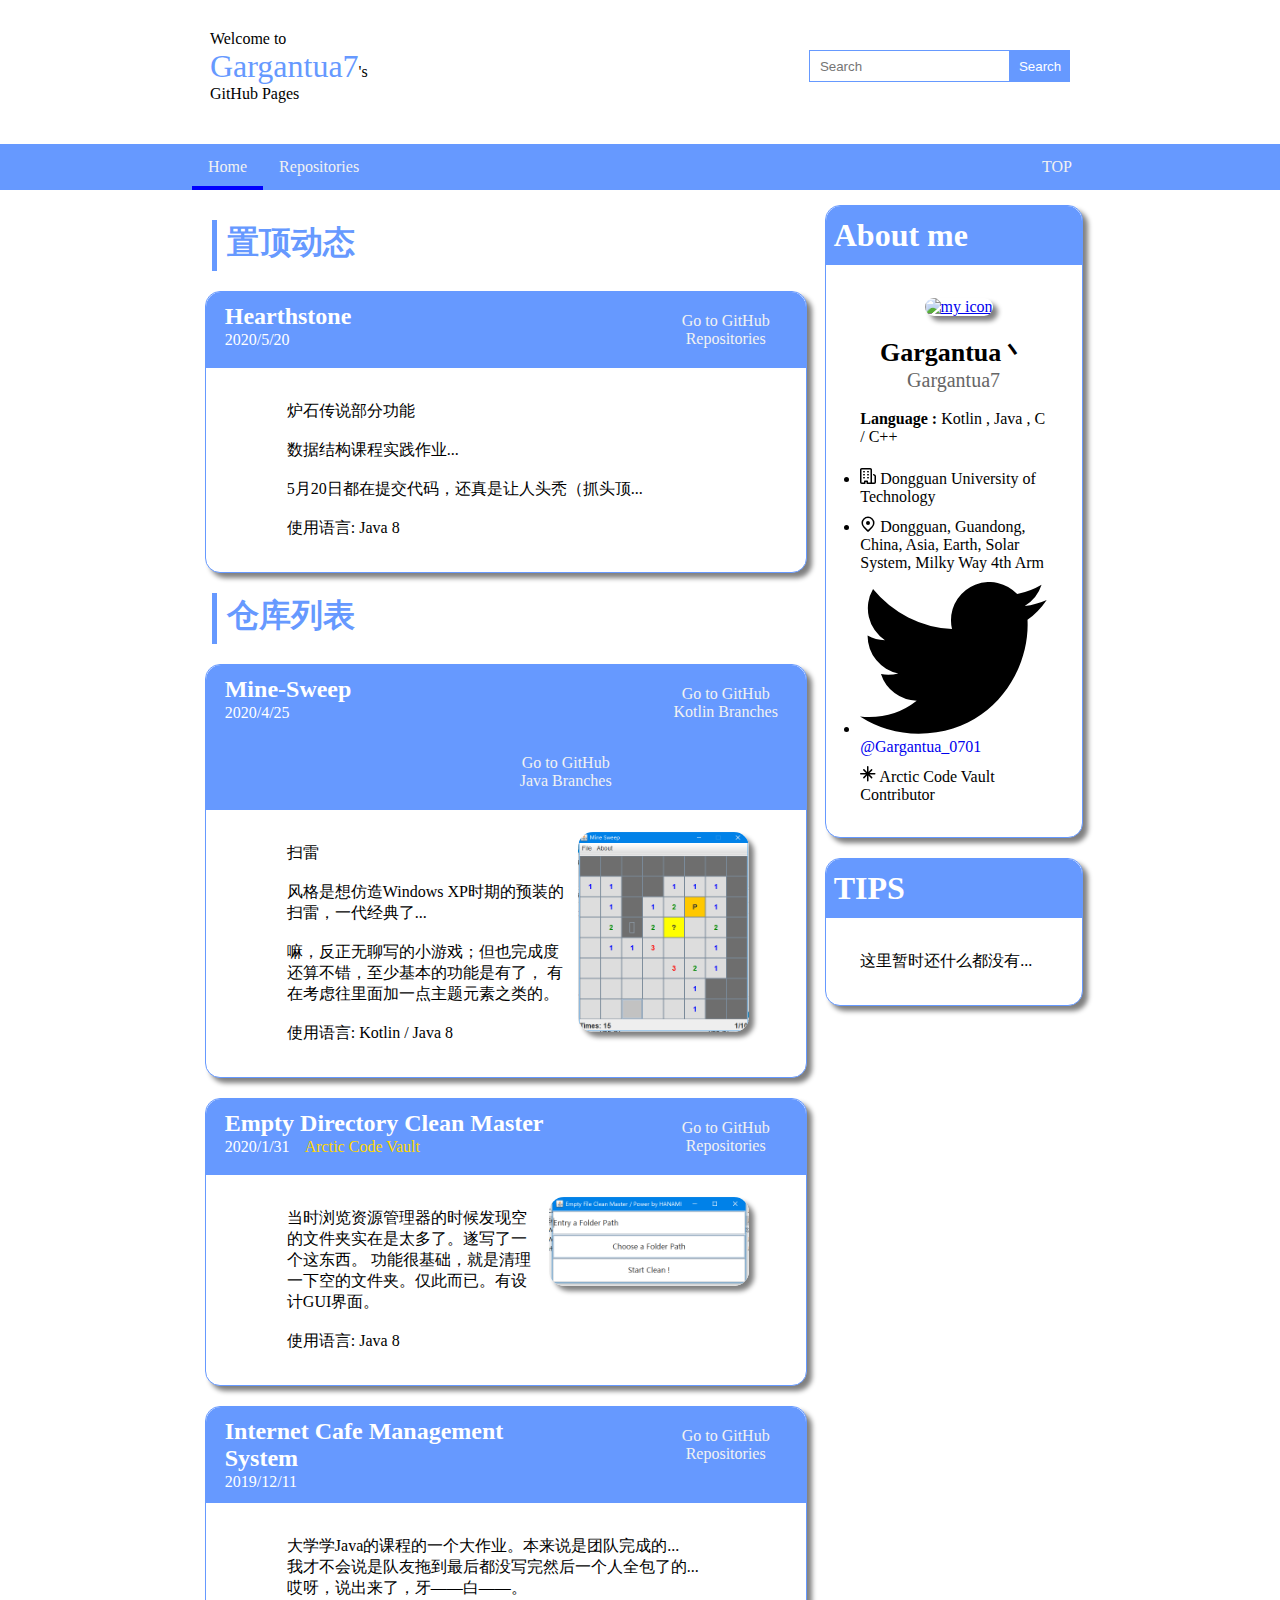
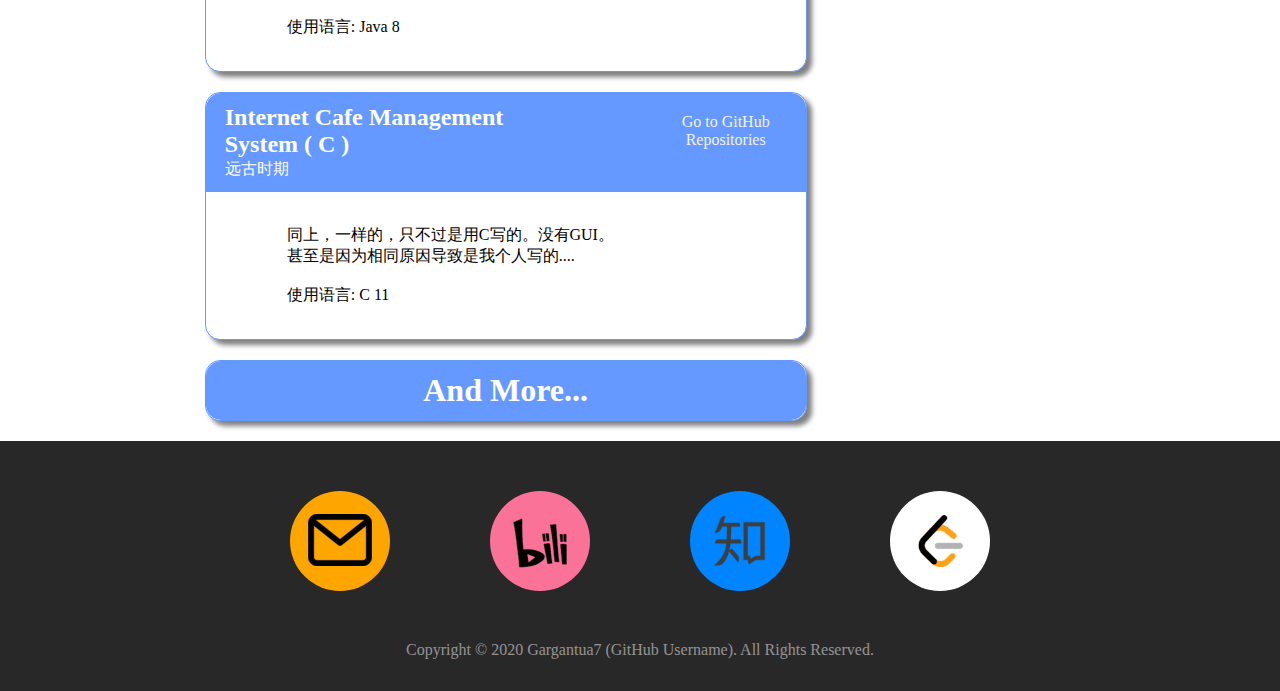
==== index.html @ cddffdbc "Mine_Sweep Kotlin Branches Update" ====
<!DOCTYPE html>
<html lang="en" xmlns="">
    <head>
        <meta charset="UTF-8">
        <title>Gargantua7</title>
        <link href="resource/img/logo.ico" rel="shortcut icon">
        <link href="body.css" rel="stylesheet">
        <link crossorigin="anonymous"
              href="https://github.githubassets.com/assets/github-590a43088c0d8778a14b87ad5d6317c5.css"
              integrity="sha512-WQpDCIwNh3ihS4etXWMXxcG0IJ0g2Hw3uFb1nDZxWJCw97dFqda3zkqBOXr5tb/O5V5gAxh1nxN1fIeNJ6GzHw=="
              media="all"
              rel="stylesheet">
    </head>
    <body>
        <header>
            <div class="row" id="t" style="background-color: white; display:block;">
                <iframe id="top" src="top.html" style="width: 100%; height: 120px;"></iframe>
            </div>
        </header>
        <div class="top">
            <div class="topMar" id="tml" style="float: left;"></div>
            <a style="padding-bottom: 10px; border-bottom: 4px solid blue">Home</a>
            <a href="re.html">Repositories</a>
            <div class="topMar" id="tmr" style="float: right;"></div>
            <a href="#top" id="backTop" style="float: right">TOP</a>
        </div>
        <div class="row" id="body">
            <div class="leftCol" id="lc">
                <div>
                    <h1 class="title" id="stickyNews">置顶动态</h1>
                </div>
                <div class="news">
                    <div class="newsTop">
                        <div style="margin: 10px 2%;padding: 1px 0; width: 60%;float: left">
                            <h2 style="margin: 0 2%">Hearthstone</h2>
                            <p style="margin: 1px 2%">2020/5/20</p>
                        </div>
                        <a href="https://github.com/Gargantua7/Hearthstone" target="_blank">
                            Go to GitHub<br/>Repositories
                        </a>
                    </div>
                    <div class="newsDiv">
                        <div>
                            <div>
                                炉石传说部分功能<br/><br/>
                                数据结构课程实践作业...<br/><br/>
                                5月20日都在提交代码，还真是让人头秃（抓头顶...<br/><br/>
                                使用语言: Java 8
                            </div>
                        </div>
                    </div>
                </div>
                <div>
                    <h1 class="title" id="repositories">仓库列表</h1>
                </div>
                <div class="news">
                    <div class="newsTop">
                        <div style="margin: 10px 2%;padding: 1px 0; width: 60%;float: left">
                            <h2 style="margin: 0 2%">Mine-Sweep</h2>
                            <p style="margin: 1px 2%">2020/4/25</p>
                        </div>
                        <a href="https://github.com/Gargantua7/Mine-Sweep" target="_blank">
                            Go to GitHub<br/>Kotlin Branches
                        </a>
                        <a href="https://github.com/Gargantua7/Mine-Sweep/tree/master" target="_blank">
                            Go to GitHub<br/>Java Branches
                        </a>
                    </div>
                    <div class="newsDiv">
                        <div style="min-height: 220px">
                            <img alt="Mine-Sweep" src="resource/img/Mine-Sweep.png" style="float: right"/>
                            <div>
                                扫雷<br/><br/>
                                风格是想仿造Windows XP时期的预装的扫雷，一代经典了... <br/><br/>
                                嘛，反正无聊写的小游戏；但也完成度还算不错，至少基本的功能是有了，
                                有在考虑往里面加一点主题元素之类的。<br/><br/>
                                使用语言: Kotlin / Java 8
                            </div>
                        </div>
                    </div>
                </div>
                <div class="news">
                    <div class="newsTop">
                        <div style="margin: 10px 2%;padding: 1px 0; width: 60%;float: left">
                            <h2 style="margin: 0 2%">Empty Directory Clean Master</h2>
                            <p style="margin: 1px 2%">
                                2020/1/31
                                &nbsp;&nbsp;
                                <span style="color: gold">Arctic Code Vault</span>
                            </p>
                        </div>
                        <a href="https://github.com/Gargantua7/Empty-Directory-Clean-Master" target="_blank">
                            Go to GitHub<br/>Repositories
                        </a>
                    </div>
                    <div class="newsDiv">
                        <div style="height: auto">
                            <img alt="Mine-Sweep" src="resource/img/Empty-Directory-Clean-Master.png"
                                 style="float: right"/>
                            <div>
                                当时浏览资源管理器的时候发现空的文件夹实在是太多了。遂写了一个这东西。
                                功能很基础，就是清理一下空的文件夹。仅此而已。有设计GUI界面。<br/><br/>
                                使用语言: Java 8
                            </div>
                        </div>
                    </div>
                </div>
                <div class="news">
                    <div class="newsTop">
                        <div style="margin: 10px 2%;padding: 1px 0; width: 60%;float: left">
                            <h2 style="margin: 0 2%">Internet Cafe Management System</h2>
                            <p style="margin: 1px 2%">2019/12/11</p>
                        </div>
                        <a href="https://github.com/Gargantua7/InternetCafeManagementSystem" target="_blank">
                            Go to GitHub<br/>Repositories
                        </a>
                    </div>
                    <div class="newsDiv">
                        <div style="height: auto">
                            <div>
                                大学学Java的课程的一个大作业。本来说是团队完成的... <br/>
                                我才不会说是队友拖到最后都没写完然后一个人全包了的... <br/>
                                哎呀，说出来了，牙——白——。<br/><br/>
                                使用语言: Java 8
                            </div>
                        </div>
                    </div>
                </div>
                <div class="news">
                    <div class="newsTop">
                        <div style="margin: 10px 2%;padding: 1px 0; width: 60%;float: left">
                            <h2 style="margin: 0 2%">Internet Cafe Management System ( C )</h2>
                            <p style="margin: 1px 2%">远古时期</p>
                        </div>
                        <a href="https://github.com/Gargantua7/NIM_C" target="_blank">
                            Go to GitHub<br/>Repositories
                        </a>
                    </div>
                    <div class="newsDiv">
                        <div style="height: auto">
                            <div>
                                同上，一样的，只不过是用C写的。没有GUI。 <br/>
                                甚至是因为相同原因导致是我个人写的....<br/><br/>
                                使用语言: C 11
                            </div>
                        </div>
                    </div>
                </div>
                <div class="news" style="text-align: center">
                    <div class="newsTop" style="border-radius: 15px">
                        <div style="margin: 10px 2%;padding: 1px 0">
                            <h1>And More...</h1>
                        </div>
                    </div>
                </div>
            </div>
            <div class="rightCol" id="rc">
                <div class="news" style="display: none">
                    <div class="newsTop" style="border-radius: 15px">
                        <div style="margin: 10px 2%;padding: 1px 0">
                            <h3 style="margin: 0 2%">推荐使用1920*1080分辨率或以上的窗口浏览以获得最佳体验</h3>
                        </div>
                    </div>
                </div>
                <div class="news">
                    <div class="newsTop">
                        <div style="margin: 10px 2%;padding: 1px 0; width: 60%;float: left">
                            <h1 style="margin: 0 2%">About me</h1>
                        </div>
                    </div>
                    <div class="newsDiv">
                        <div style="height: auto">
                            <div style="display:flex; justify-content: center">
                                <a href="https://github.com/Gargantua7" target="_blank">
                                    <img alt="my icon" src="https://avatars2.githubusercontent.com/u/49100066"
                                         style="border-radius: 100px"/>
                                </a>
                            </div>
                            <div>
                                <a href="https://github.com/Gargantua7" style="text-decoration: none; color: black"
                                   target="_blank">
                                    <h1 style="line-height: 10px; text-align: center">
                                        <span itemprop="name"
                                              style="font-size: 26px; line-height: 30px;">Gargantua丶</span><br/>
                                        <span itemprop="additionalName"
                                              style="font-size: 20px; font-style: normal; font-weight: 300; line-height: 24px; color: #666;">Gargantua7</span>
                                    </h1>
                                </a>
                                <p><br/></p>
                                <p>
                                    <span>
                                        <em style="font-weight: bolder; font-style: normal">Language : </em>
                                        Kotlin , Java , C / C++
                                    </span>
                                </p>
                            </div>
                            <div>
                                <ul class="vcard-details">
                                    <li aria-label="Organization: Dongguan University of Technology"
                                        class="vcard-detail pt-1 css-truncate css-truncate-target hide-sm hide-md"
                                        itemprop="worksFor" style="margin: 10px 0">
                                        <svg aria-hidden="true" class="octicon octicon-organization" height="16"
                                             viewBox="0 0 16 16" width="16">
                                            <path d="M1.5 14.25c0 .138.112.25.25.25H4v-1.25a.75.75 0 01.75-.75h2.5a.75.75 0 01.75.75v1.25h2.25a.25.25 0 00.25-.25V1.75a.25.25 0 00-.25-.25h-8.5a.25.25 0 00-.25.25v12.5zM1.75 16A1.75 1.75 0 010 14.25V1.75C0 .784.784 0 1.75 0h8.5C11.216 0 12 .784 12 1.75v12.5c0 .085-.006.168-.018.25h2.268a.25.25 0 00.25-.25V8.285a.25.25 0 00-.111-.208l-1.055-.703a.75.75 0 11.832-1.248l1.055.703c.487.325.779.871.779 1.456v5.965A1.75 1.75 0 0114.25 16h-3.5a.75.75 0 01-.197-.026c-.099.017-.2.026-.303.026h-3a.75.75 0 01-.75-.75V14h-1v1.25a.75.75 0 01-.75.75h-3zM3 3.75A.75.75 0 013.75 3h.5a.75.75 0 010 1.5h-.5A.75.75 0 013 3.75zM3.75 6a.75.75 0 000 1.5h.5a.75.75 0 000-1.5h-.5zM3 9.75A.75.75 0 013.75 9h.5a.75.75 0 010 1.5h-.5A.75.75 0 013 9.75zM7.75 9a.75.75 0 000 1.5h.5a.75.75 0 000-1.5h-.5zM7 6.75A.75.75 0 017.75 6h.5a.75.75 0 010 1.5h-.5A.75.75 0 017 6.75zM7.75 3a.75.75 0 000 1.5h.5a.75.75 0 000-1.5h-.5z"
                                                  fill-rule="evenodd"></path>
                                        </svg>
                                        <span class="p-org">Dongguan University of Technology</span>
                                    </li>
                                    <li aria-label="Home location: Dongguan, Guandong, China, Asia, Earth, Solar System, Milky Way 4th Arm"
                                        class="vcard-detail pt-1 css-truncate css-truncate-target hide-sm hide-md"
                                        itemprop="homeLocation" style="margin: 10px 0">
                                        <svg aria-hidden="true" class="octicon octicon-location" height="16"
                                             viewBox="0 0 16 16" width="16">
                                            <path d="M11.536 3.464a5 5 0 010 7.072L8 14.07l-3.536-3.535a5 5 0 117.072-7.072v.001zm1.06 8.132a6.5 6.5 0 10-9.192 0l3.535 3.536a1.5 1.5 0 002.122 0l3.535-3.536zM8 9a2 2 0 100-4 2 2 0 000 4z"
                                                  fill-rule="evenodd"></path>
                                        </svg>
                                        <span class="p-label">Dongguan, Guandong, China, Asia, Earth, Solar System, Milky Way 4th Arm</span>
                                    </li>
                                    <li class="vcard-detail pt-1 css-truncate css-truncate-target hide-sm hide-md"
                                        itemprop="twitter" style="margin: 10px 0">
                                        <svg class="octicon" viewBox="0 0 273.5 222.3"
                                             xmlns="http://www.w3.org/2000/svg">
                                            <path d="M273.5 26.3a109.77 109.77 0 0 1-32.2 8.8 56.07 56.07 0 0 0 24.7-31 113.39 113.39 0 0 1-35.7 13.6 56.1 56.1 0 0 0-97 38.4 54 54 0 0 0 1.5 12.8A159.68 159.68 0 0 1 19.1 10.3a56.12 56.12 0 0 0 17.4 74.9 56.06 56.06 0 0 1-25.4-7v.7a56.11 56.11 0 0 0 45 55 55.65 55.65 0 0 1-14.8 2 62.39 62.39 0 0 1-10.6-1 56.24 56.24 0 0 0 52.4 39 112.87 112.87 0 0 1-69.7 24 119 119 0 0 1-13.4-.8 158.83 158.83 0 0 0 86 25.2c103.2 0 159.6-85.5 159.6-159.6 0-2.4-.1-4.9-.2-7.3a114.25 114.25 0 0 0 28.1-29.1"
                                                  fill="currentColor"></path>
                                        </svg>
                                        
                                        <a class="link-gray-dark " href="https://twitter.com/Gargantua_0701"
                                           rel="nofollow me" style="text-decoration: none">@Gargantua_0701</a>
                                    </li>
                                </ul>
                                <ul class="list-style-none">
                                    <ui class="mt-2 position-relative">
                                        <svg aria-hidden="true"
                                             class="octicon octicon-north-star text-gray-light mr-1" height="16"
                                             viewBox="0 0 16 16" width="16">
                                            <path
                                                    d="M8.5.75a.75.75 0 00-1.5 0v5.19L4.391 3.33a.75.75 0 10-1.06 1.061L5.939 7H.75a.75.75 0 000 1.5h5.19l-2.61 2.609a.75.75 0 101.061 1.06L7 9.561v5.189a.75.75 0 001.5 0V9.56l2.609 2.61a.75.75 0 101.06-1.061L9.561 8.5h5.189a.75.75 0 000-1.5H9.56l2.61-2.609a.75.75 0 00-1.061-1.06L8.5 5.939V.75z">
                                            
                                            </path>
                                        </svg>
                                        Arctic Code Vault Contributor
                                    </ui>
                                </ul>
                            </div>
                        </div>
                    </div>
                </div>
                <div class="news">
                    <div class="newsTop">
                        <div style="margin: 10px 2%;padding: 1px 0; width: 60%;float: left">
                            <h1 style="margin: 0 2%">TIPS</h1>
                        </div>
                    </div>
                    <div class="newsDiv">
                        <div style="height: auto">
                            <div>
                                <p>
                                    <span>
                                        这里暂时还什么都没有...
                                    </span>
                                </p>
                            </div>
                        </div>
                    </div>
                </div>
            </div>
        </div>
        <script>
            console.log("╭────────┐    ╭─────────┐    ┌───────┐    ╭────────╮\n" +
                "│  ┌─────┘    │  ╭──────╯    └────  ╱     │  ╭─────╯\n" +
                "│  └───┐      │  │╭─────╮       ╱  ╱      │  ╰─────╮\n" +
                "│  ┌───┘      │  │╰──╮  │      ╱  ╱       ╰─────╮  │\n" +
                "│  │          │  ╰───╯  │     ╱  ─────┐   ╭─────╯  │\n" +
                "└──┘          ╰─────────╯    └────────┘   ╰────────╯");

            window.onload = function () {
                document.getElementById('t').style.transitionDuration = "0.4s";
                document.getElementById('tml').style.transitionDuration = "0.4s";
                document.getElementById('tmr').style.transitionDuration = "0.4s";
                document.getElementById('lc').style.transitionDuration = "0.4s";
                document.getElementById('rc').style.transitionDuration = "0.4s";
            }

            window.onscroll = function () {
                if (document.documentElement.scrollTop + document.body.scrollTop > 144) {
                    document.getElementById("backTop").style.display = "block";
                } else {
                    document.getElementById("backTop").style.display = "none";
                }
            }
        
        </script>
        <footer>
            <iframe src="bottom.html" style="width: 100%; height: 250px; display:block;"></iframe>
        </footer>
    </body>
</html>
---- body.css ----
* {
    margin: 0;
    padding: 0;
    border-width: 0;
}

body {
    background: white;
}

.row {
    padding: 10px 15%;
}

.top {
    overflow: hidden;
    background-color: #6699FF;
    position: sticky;
    top: 0;
    z-index: 10;
}

.topMar {
    margin: 1px 7.5%;
}

.top a {
    float: left;
    display: block;
    color: #f2f2f2;
    text-align: center;
    padding: 14px 16px;
    text-decoration: none;
    transition-duration: 0.4s;
}

.top a:hover {
    background-color: blue;
}

.leftCol {
    width: 70%;
    float: left;
}

.rightCol {
    width: 30%;
    float: left;
}

.title {
    margin: 20px;
    padding: 1px 5px 6px 10px;
    border-left: 5px solid #6699FF;
    color: #6699FF;
}

.news {
    border: 1px solid #6699FF;
    margin: 5px 2% 20px 2%;
    background-color: white;
    border-radius: 15px;
    box-shadow: 5px 5px 5px grey;
}

.newsDiv, .newsDiv div {
    margin: 10px 0;
    padding: 1px 5%;
}

.news img {
    margin: 0 0 10px 10px;
    border-radius: 15px;
    box-shadow: 5px 5px 5px grey;
    max-width: 200px;
    max-height: 200px;
    position: relative;
}

.newsTop {
    border-top-right-radius: 15px;
    border-top-left-radius: 15px;
    padding: 0;
    width: auto;
    background-color: #6699FF;
    color: white;
    overflow: hidden;
}

.newsTop a {
    width: 120px;
    height: 100%;
    float: right;
    display: block;
    color: #f2f2f2;
    text-align: center;
    padding: 20px;
    text-decoration: none;
    transition-duration: 0.4s;
}

.newsTop a:hover {
    background-color: blue;
    transition-duration: 0.4s;
}

@media screen and (max-width: 1200px) {
    .leftCol, .rightCol {
        width: 100%;
    }

    .row {
       padding: 10px 5%;
    }

    .topMar {
        margin: 1px 2.5%;
    }
}
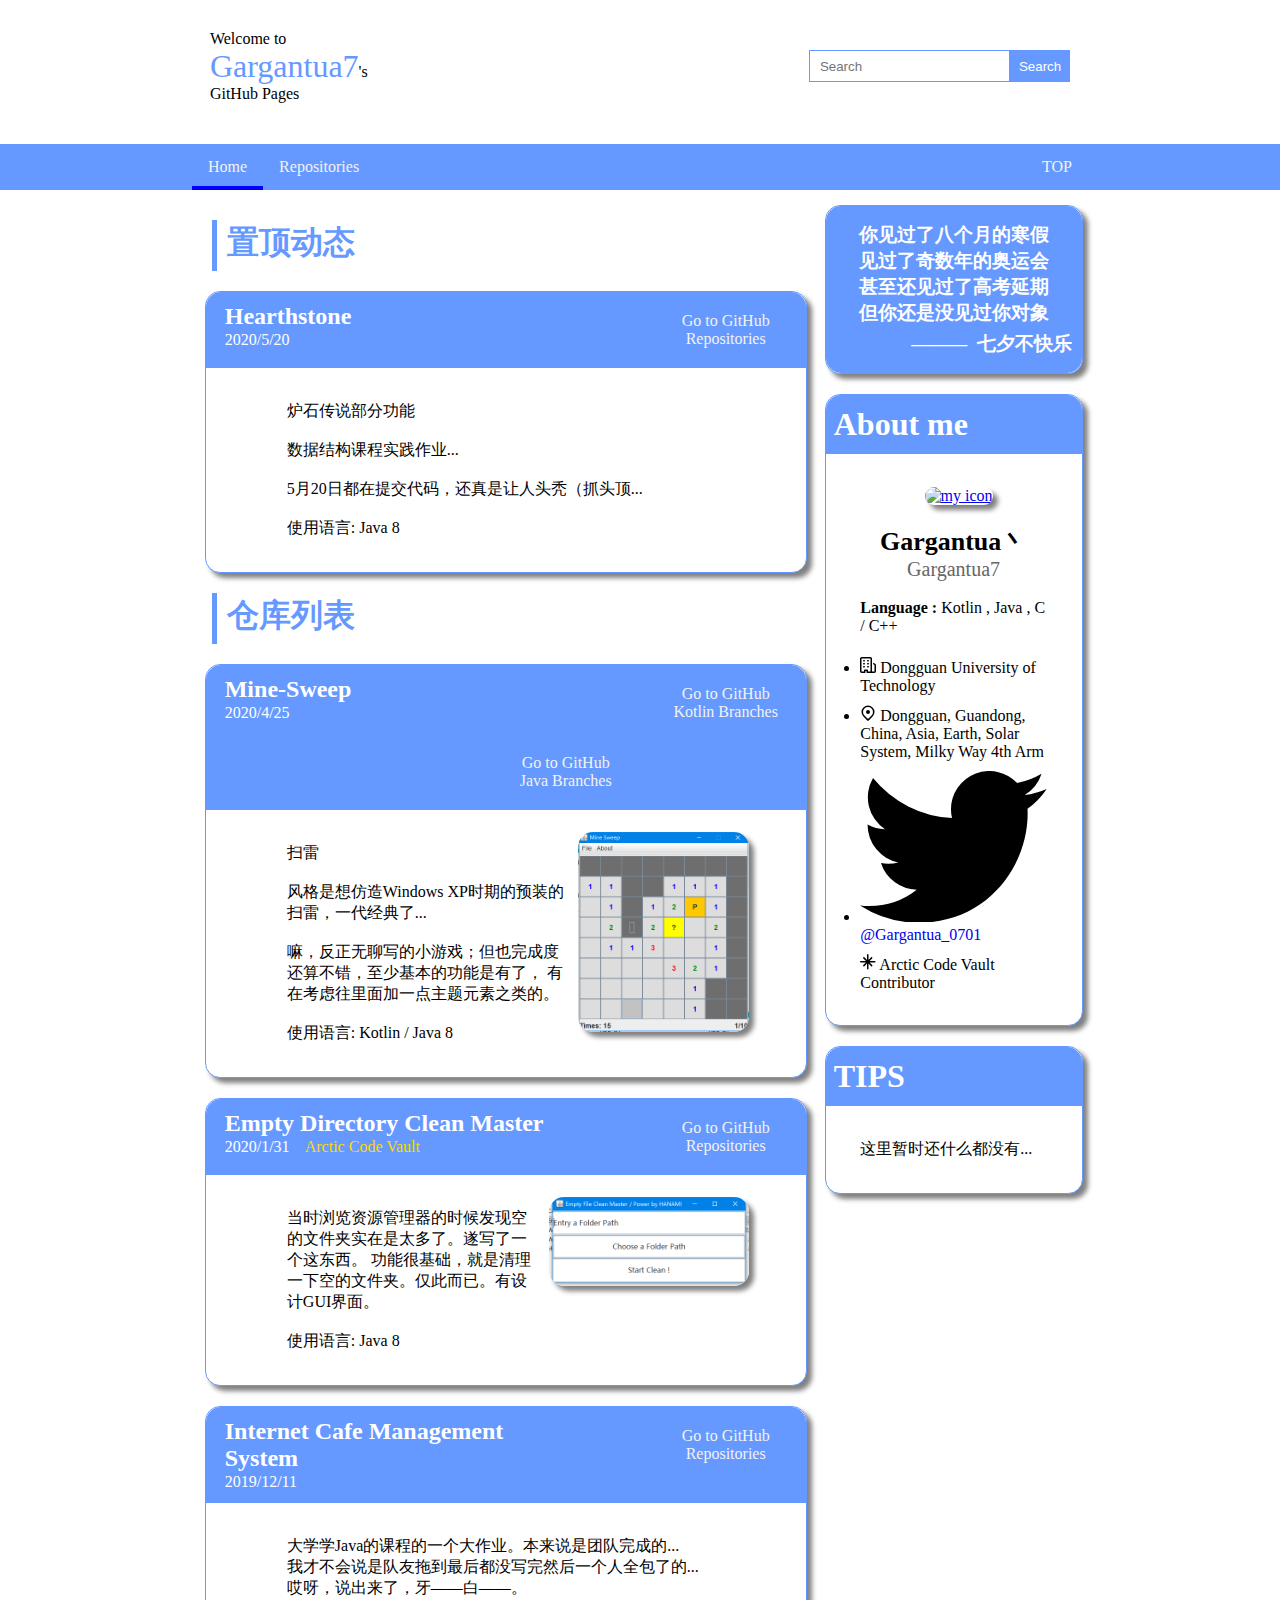
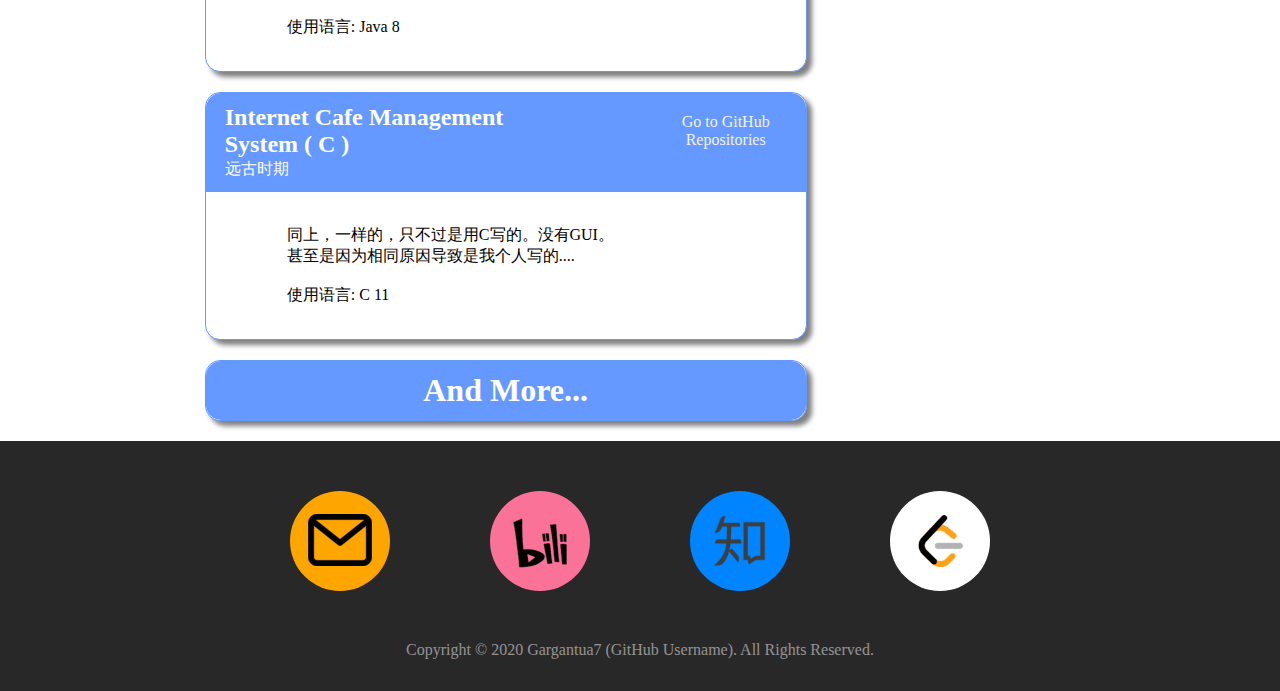
==== commit f71e54f2: "7.7" ====
--- a/index.html
+++ b/index.html
@@ -3,7 +3,7 @@
     <head>
         <meta charset="UTF-8">
         <title>Gargantua7</title>
-        <link href="resource/img/logo.ico" rel="shortcut icon">
+        <link href="https://avatars2.githubusercontent.com/u/49100066" rel="shortcut icon">
         <link href="body.css" rel="stylesheet">
         <link crossorigin="anonymous"
               href="https://github.githubassets.com/assets/github-590a43088c0d8778a14b87ad5d6317c5.css"
@@ -155,10 +155,20 @@
                 </div>
             </div>
             <div class="rightCol" id="rc">
-                <div class="news" style="display: none">
+<!--                <div class="news" style="display: none">-->
+                <div class="news">
                     <div class="newsTop" style="border-radius: 15px">
                         <div style="margin: 10px 2%;padding: 1px 0">
-                            <h3 style="margin: 0 2%">推荐使用1920*1080分辨率或以上的窗口浏览以获得最佳体验</h3>
+<!--                            <h3 style="margin: 0 2%">推荐使用1920*1080分辨率或以上的窗口浏览以获得最佳体验</h3>-->
+                            <h3 style="margin: 2%; text-align: center">
+                                你见过了八个月的寒假<br/>
+                                见过了奇数年的奥运会<br/>
+                                甚至还见过了高考延期<br/>
+                                但你还是没见过你对象
+                            </h3>
+                            <h3 style="margin: 2%; text-align: right">
+                                ———&nbsp;&nbsp;七夕不快乐
+                            </h3>
                         </div>
                     </div>
                 </div>
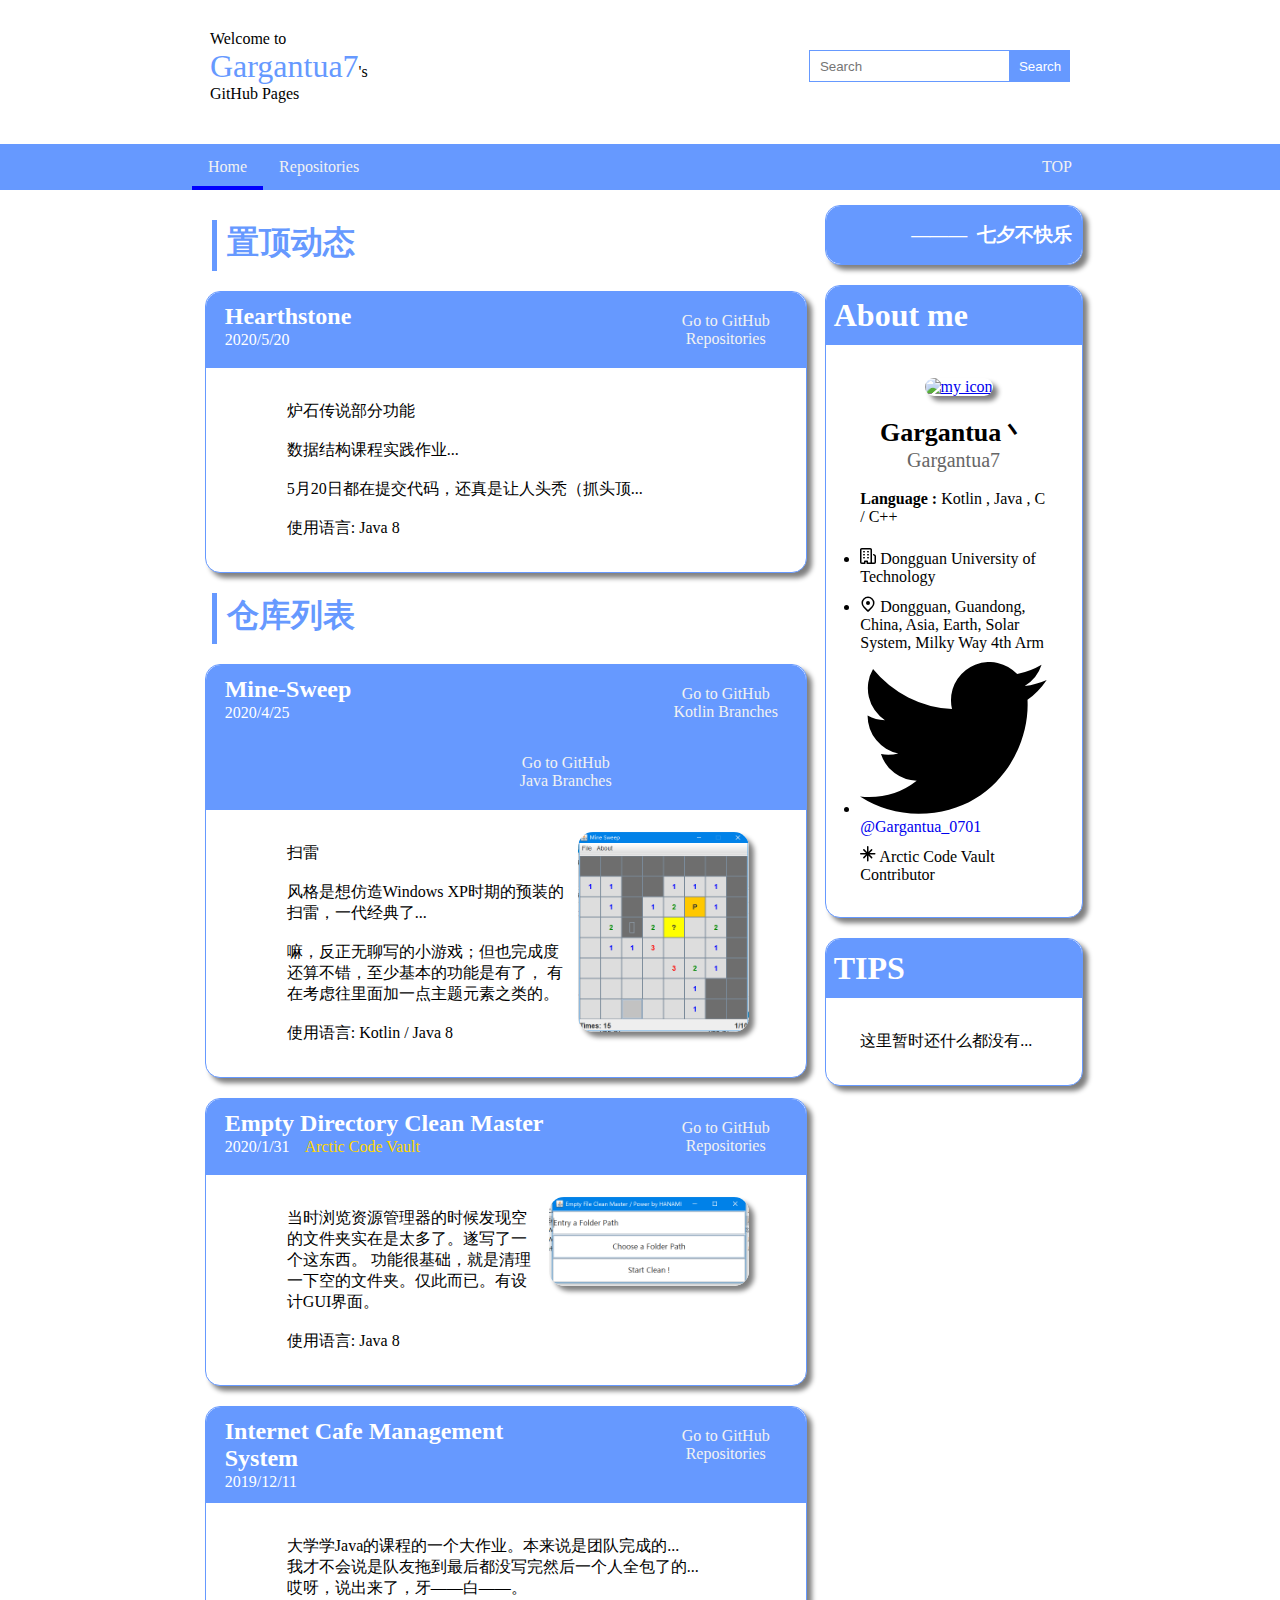
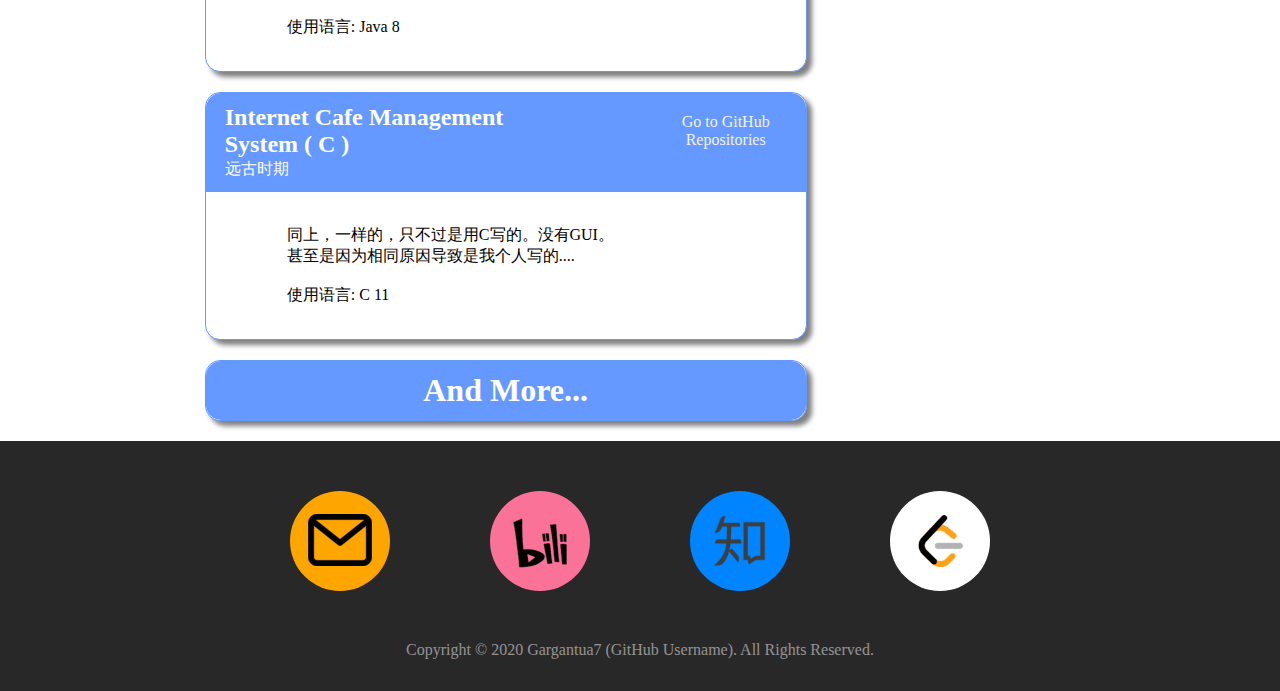
==== commit 2f898609: "Update index.html" ====
--- a/index.html
+++ b/index.html
@@ -160,7 +160,7 @@
                     <div class="newsTop" style="border-radius: 15px">
                         <div style="margin: 10px 2%;padding: 1px 0">
 <!--                            <h3 style="margin: 0 2%">推荐使用1920*1080分辨率或以上的窗口浏览以获得最佳体验</h3>-->
-                            <h3 style="margin: 2%; text-align: center">
+                            <h3 style="margin: 2%; text-align: center;display: none">
                                 你见过了八个月的寒假<br/>
                                 见过了奇数年的奥运会<br/>
                                 甚至还见过了高考延期<br/>
@@ -304,4 +304,4 @@
             <iframe src="bottom.html" style="width: 100%; height: 250px; display:block;"></iframe>
         </footer>
     </body>
-</html>+</html>
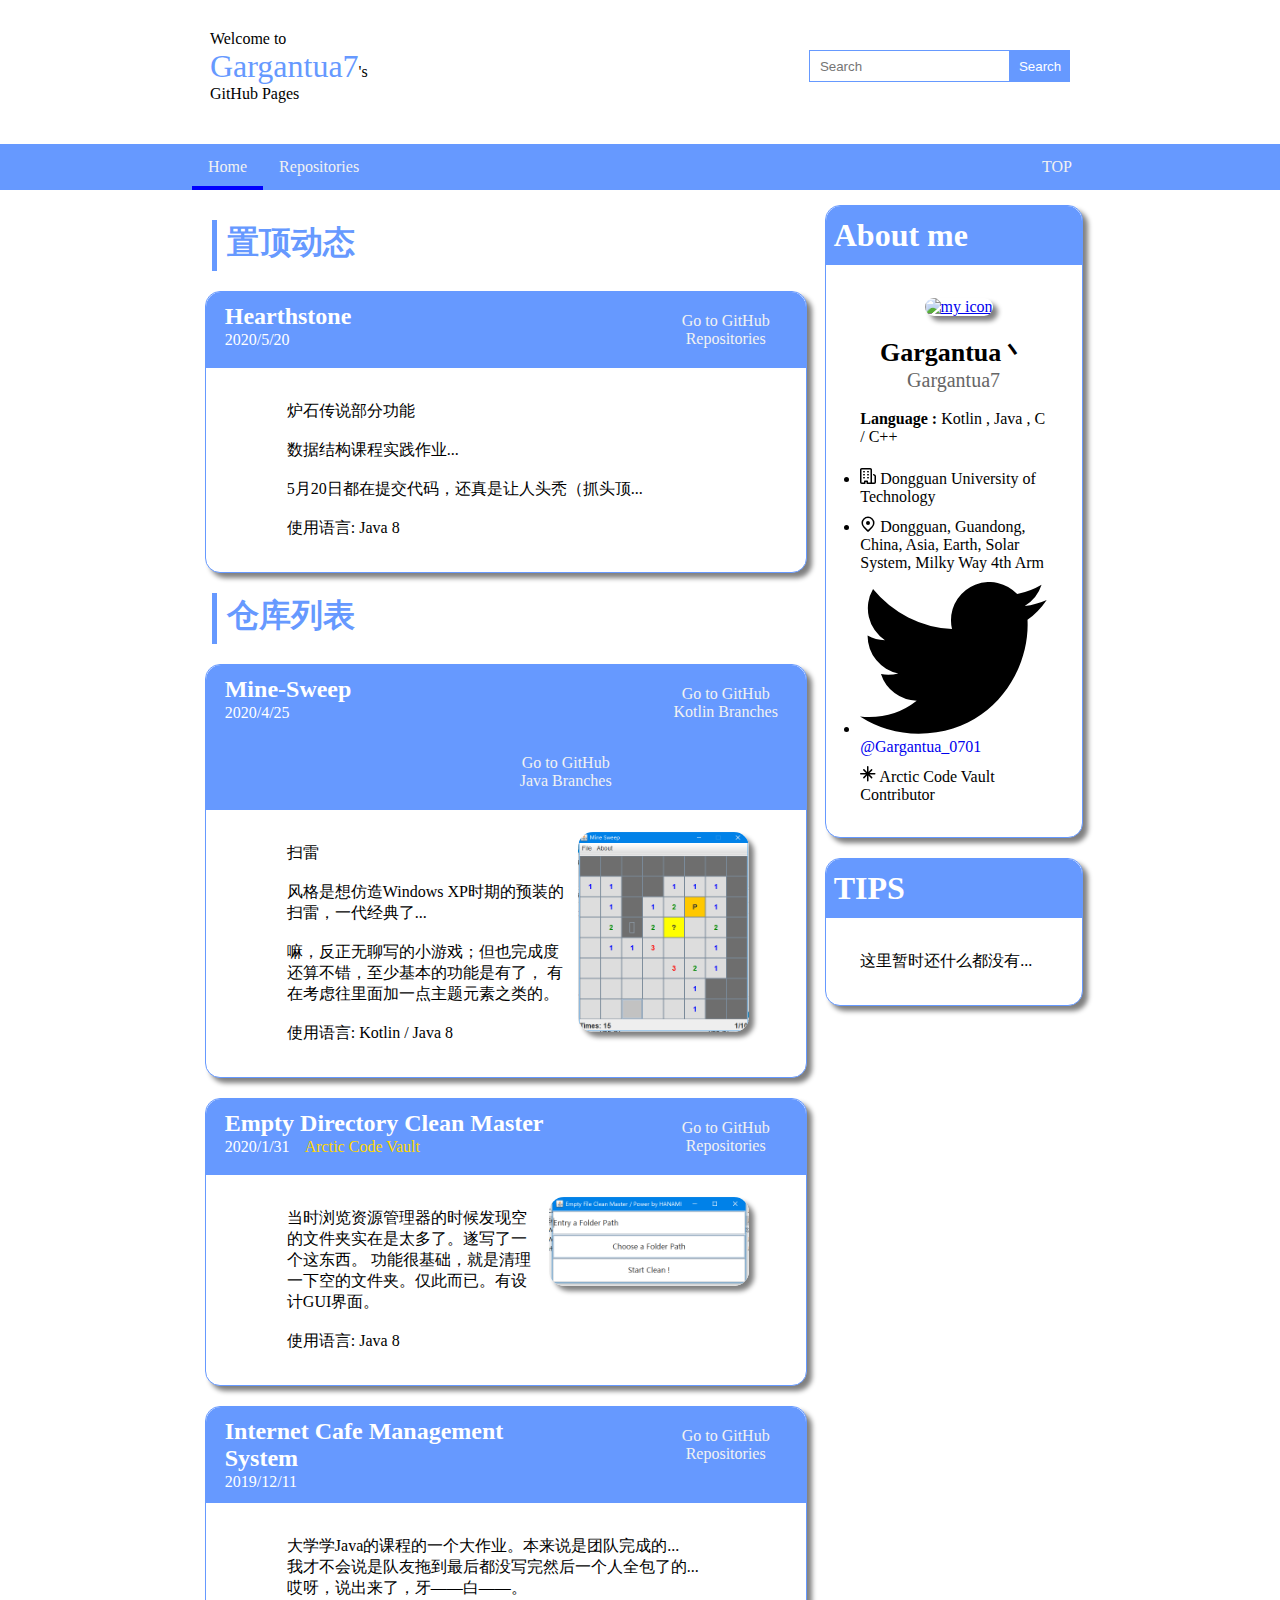
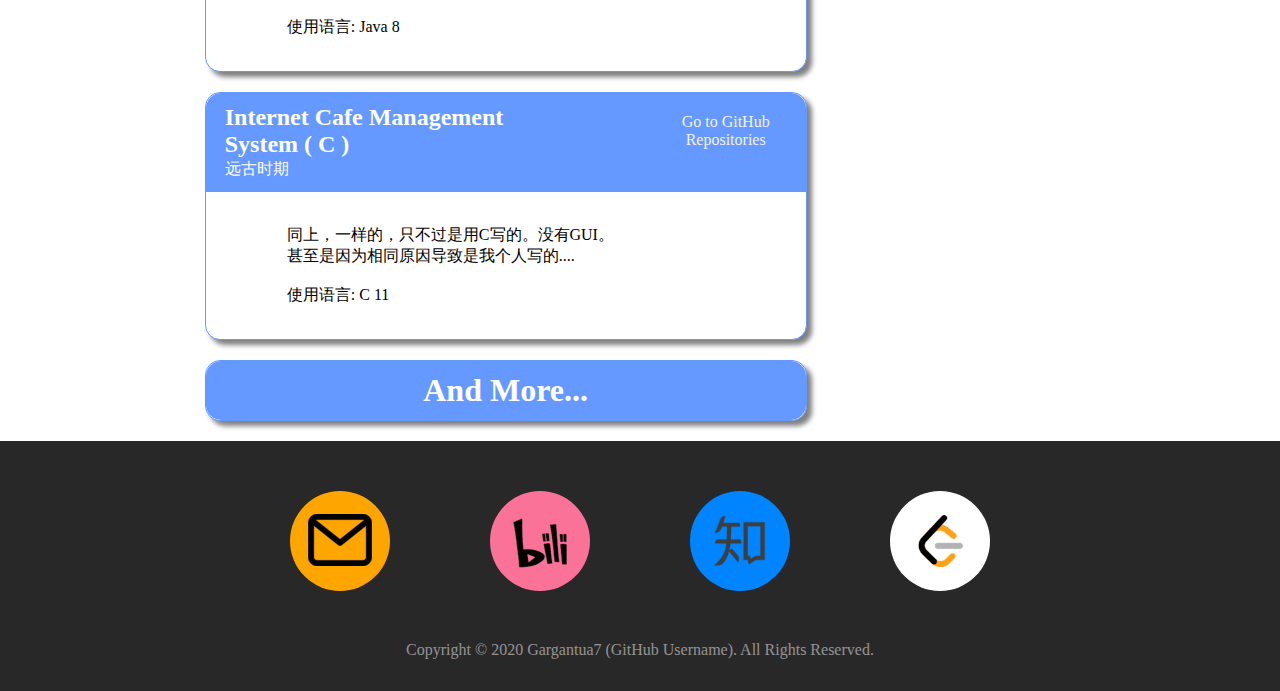
==== commit 950dae71: "hidden" ====
--- a/index.html
+++ b/index.html
@@ -156,11 +156,11 @@
             </div>
             <div class="rightCol" id="rc">
 <!--                <div class="news" style="display: none">-->
-                <div class="news">
+                <div class="news" style="display: none">
                     <div class="newsTop" style="border-radius: 15px">
                         <div style="margin: 10px 2%;padding: 1px 0">
 <!--                            <h3 style="margin: 0 2%">推荐使用1920*1080分辨率或以上的窗口浏览以获得最佳体验</h3>-->
-                            <h3 style="margin: 2%; text-align: center;display: none">
+                            <h3 style="margin: 2%; text-align: center">
                                 你见过了八个月的寒假<br/>
                                 见过了奇数年的奥运会<br/>
                                 甚至还见过了高考延期<br/>
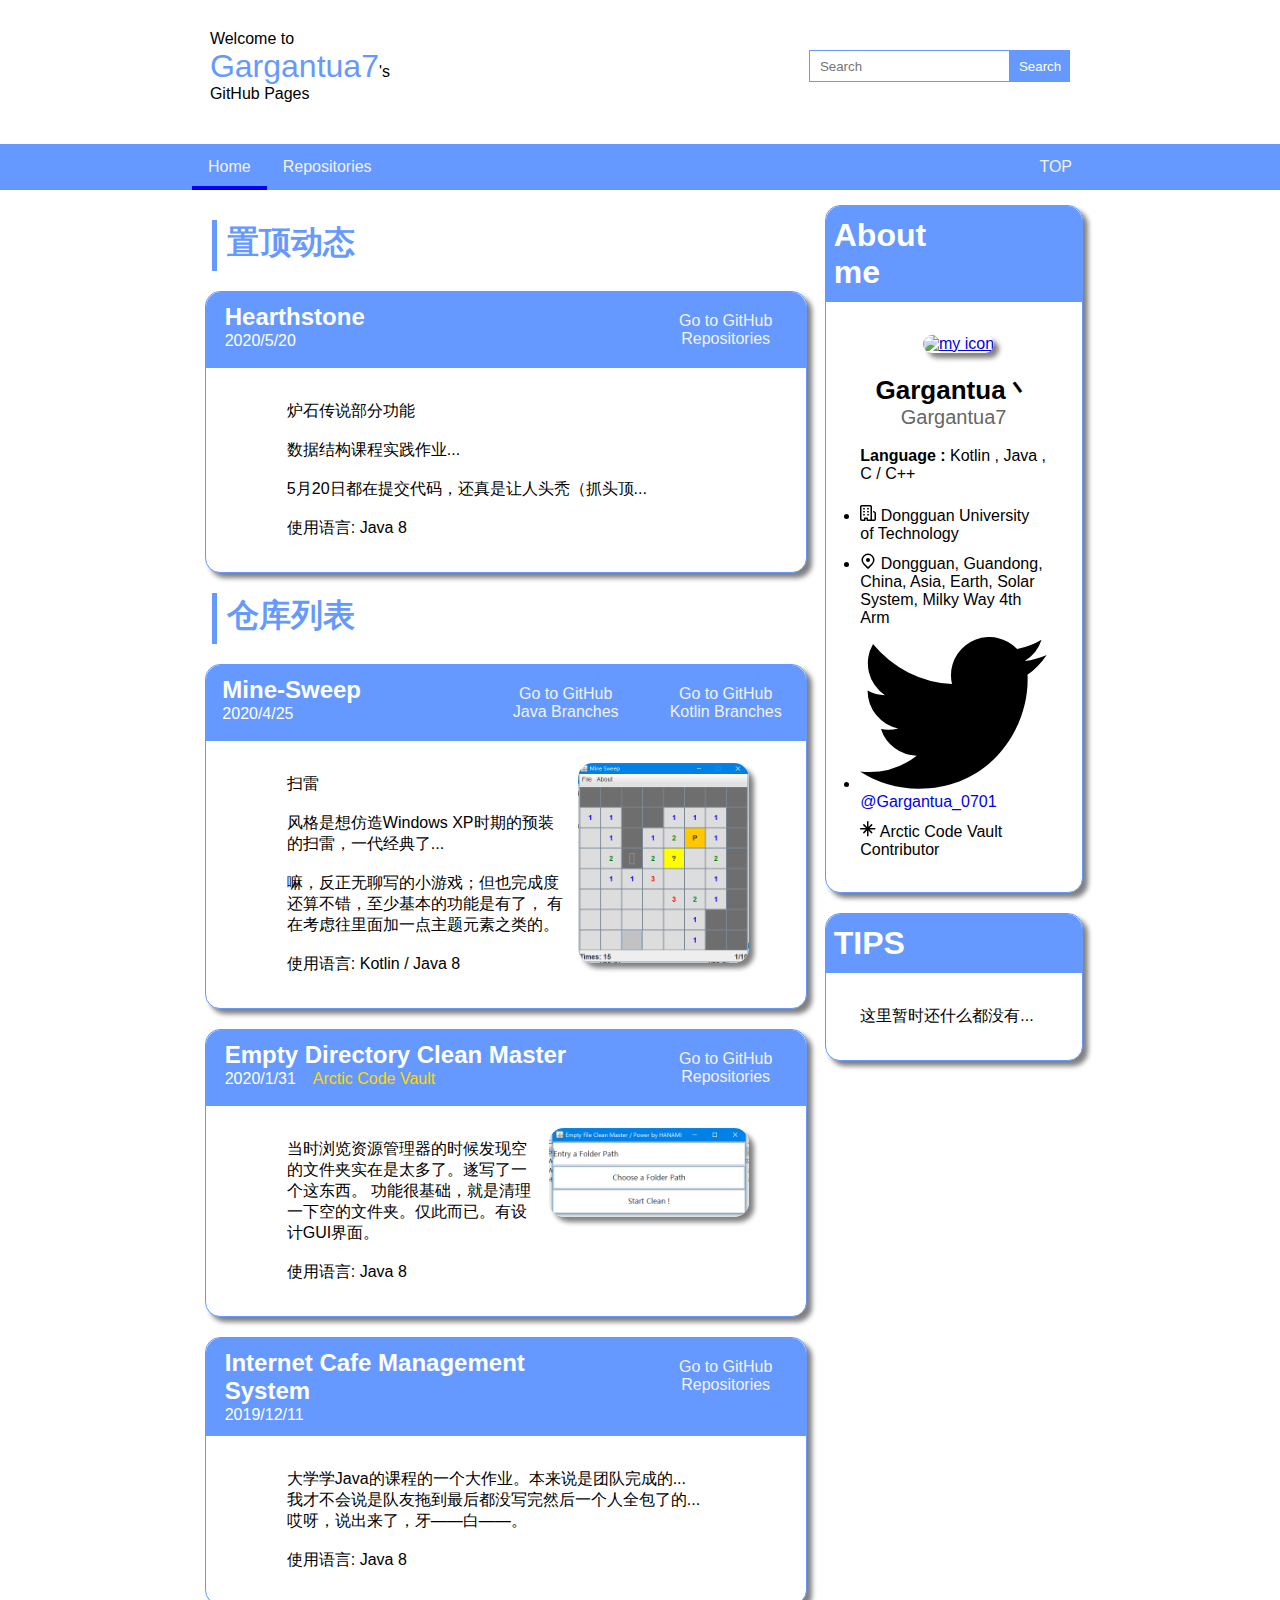
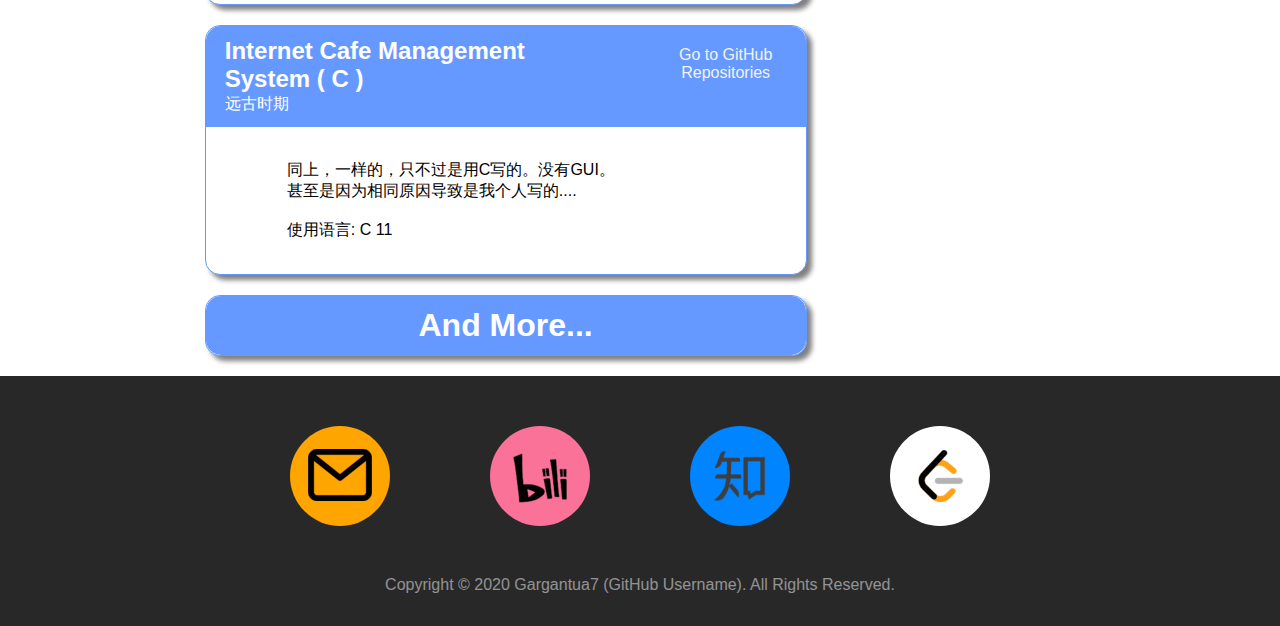
==== commit 51a120bf: "update 20-10-16" ====
--- a/index.html
+++ b/index.html
@@ -55,7 +55,7 @@
                 </div>
                 <div class="news">
                     <div class="newsTop">
-                        <div style="margin: 10px 2%;padding: 1px 0; width: 60%;float: left">
+                        <div style="margin: 10px 2%;padding: 1px 0; width: 40%;float: left">
                             <h2 style="margin: 0 2%">Mine-Sweep</h2>
                             <p style="margin: 1px 2%">2020/4/25</p>
                         </div>
--- a/body.css
+++ b/body.css
@@ -6,6 +6,7 @@
 
 body {
     background: white;
+    font-family: "Microsoft YaHei", sans-serif !important;
 }
 
 .row {
@@ -108,11 +109,11 @@
     .leftCol, .rightCol {
         width: 100%;
     }
-
+    
     .row {
-       padding: 10px 5%;
+        padding: 10px 5%;
     }
-
+    
     .topMar {
         margin: 1px 2.5%;
     }
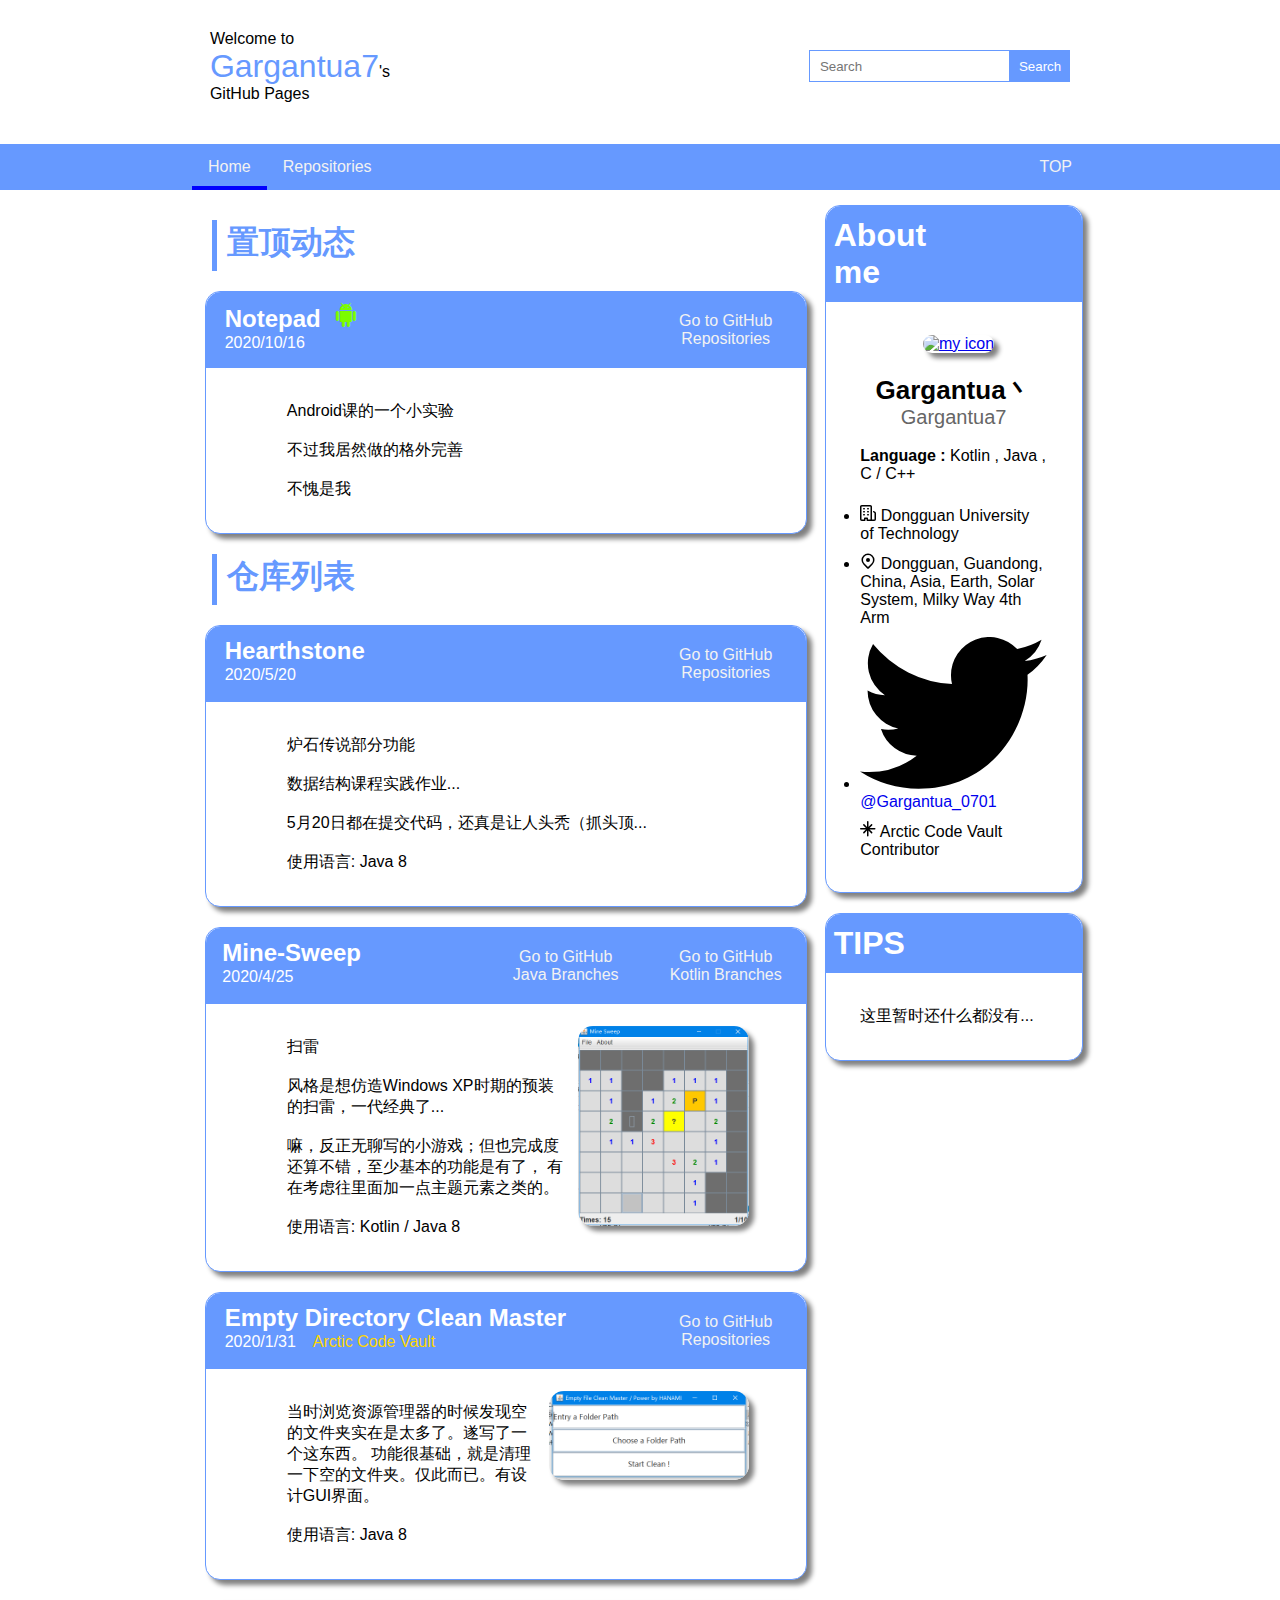
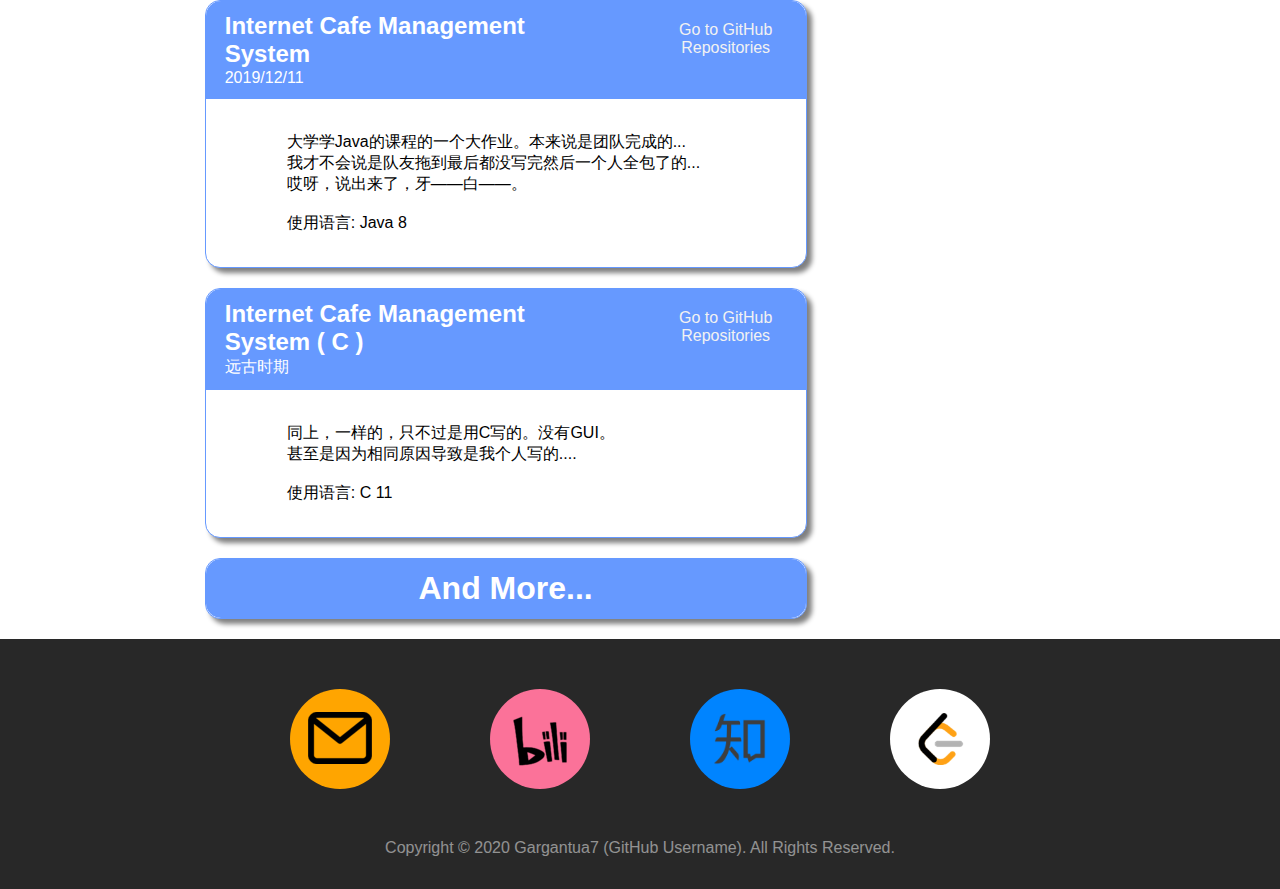
==== commit 0d6eed2d: "New Project Notepad" ====
--- a/index.html
+++ b/index.html
@@ -9,6 +9,8 @@
               href="https://github.githubassets.com/assets/github-590a43088c0d8778a14b87ad5d6317c5.css"
               integrity="sha512-WQpDCIwNh3ihS4etXWMXxcG0IJ0g2Hw3uFb1nDZxWJCw97dFqda3zkqBOXr5tb/O5V5gAxh1nxN1fIeNJ6GzHw=="
               media="all"
+              rel="stylesheet">
+        <link href="https://fonts.googleapis.com/icon?family=Material+Icons"
               rel="stylesheet">
     </head>
     <body>
@@ -32,6 +34,35 @@
                 <div class="news">
                     <div class="newsTop">
                         <div style="margin: 10px 2%;padding: 1px 0; width: 60%;float: left">
+                            <h2 style="margin: 0 2%">
+                                Notepad&nbsp;
+                                <span class="material-icons" style="color: lawngreen">
+                                    android
+                                </span>
+                            </h2>
+                            
+                            <p style="margin: 1px 2%">2020/10/16</p>
+                        </div>
+                        <a href="https://github.com/Gargantua7/Notepad" target="_blank">
+                            Go to GitHub<br/>Repositories
+                        </a>
+                    </div>
+                    <div class="newsDiv">
+                        <div>
+                            <div>
+                                Android课的一个小实验<br/><br/>
+                                不过我居然做的格外完善<br/><br/>
+                                不愧是我<br/>
+                            </div>
+                        </div>
+                    </div>
+                </div>
+                <div>
+                    <h1 class="title" id="repositories">仓库列表</h1>
+                </div>
+                <div class="news">
+                    <div class="newsTop">
+                        <div style="margin: 10px 2%;padding: 1px 0; width: 60%;float: left">
                             <h2 style="margin: 0 2%">Hearthstone</h2>
                             <p style="margin: 1px 2%">2020/5/20</p>
                         </div>
@@ -49,9 +80,6 @@
                             </div>
                         </div>
                     </div>
-                </div>
-                <div>
-                    <h1 class="title" id="repositories">仓库列表</h1>
                 </div>
                 <div class="news">
                     <div class="newsTop">
@@ -155,11 +183,11 @@
                 </div>
             </div>
             <div class="rightCol" id="rc">
-<!--                <div class="news" style="display: none">-->
+                <!--                <div class="news" style="display: none">-->
                 <div class="news" style="display: none">
                     <div class="newsTop" style="border-radius: 15px">
                         <div style="margin: 10px 2%;padding: 1px 0">
-<!--                            <h3 style="margin: 0 2%">推荐使用1920*1080分辨率或以上的窗口浏览以获得最佳体验</h3>-->
+                            <!--                            <h3 style="margin: 0 2%">推荐使用1920*1080分辨率或以上的窗口浏览以获得最佳体验</h3>-->
                             <h3 style="margin: 2%; text-align: center">
                                 你见过了八个月的寒假<br/>
                                 见过了奇数年的奥运会<br/>
